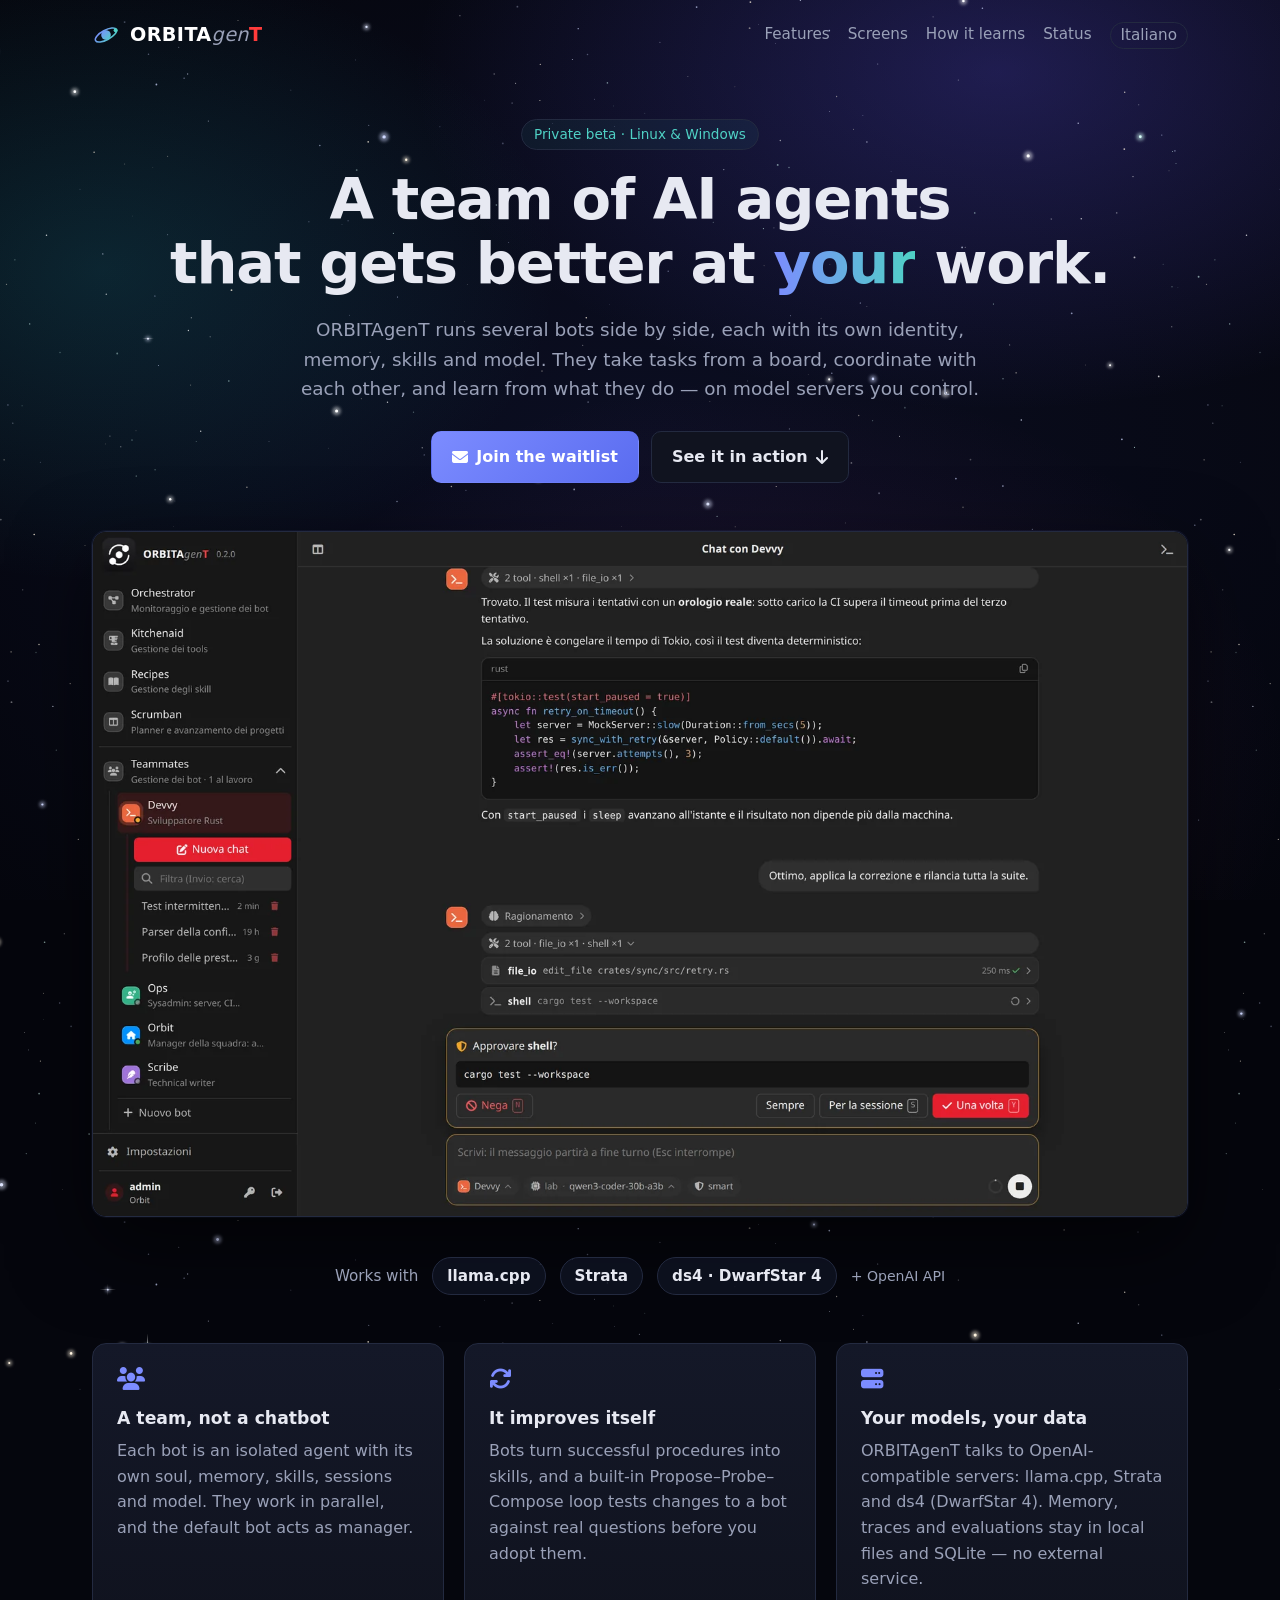
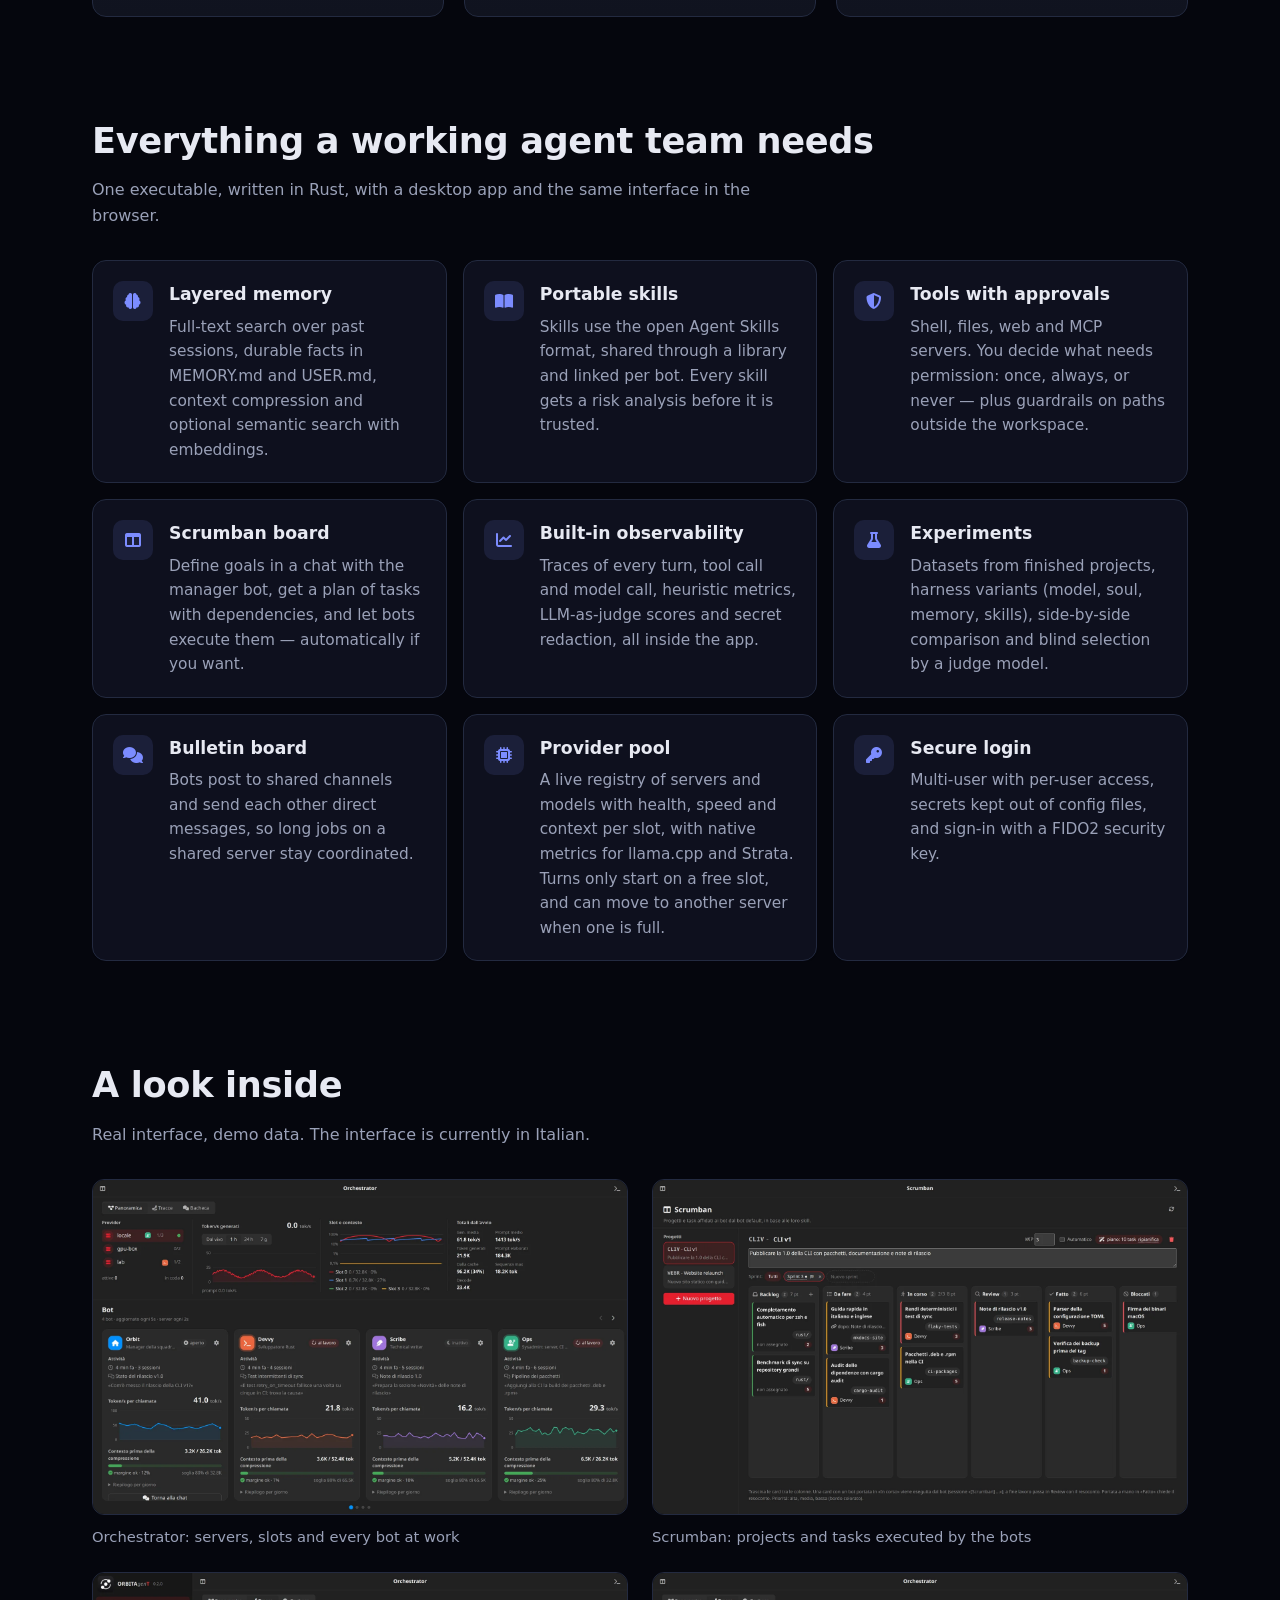
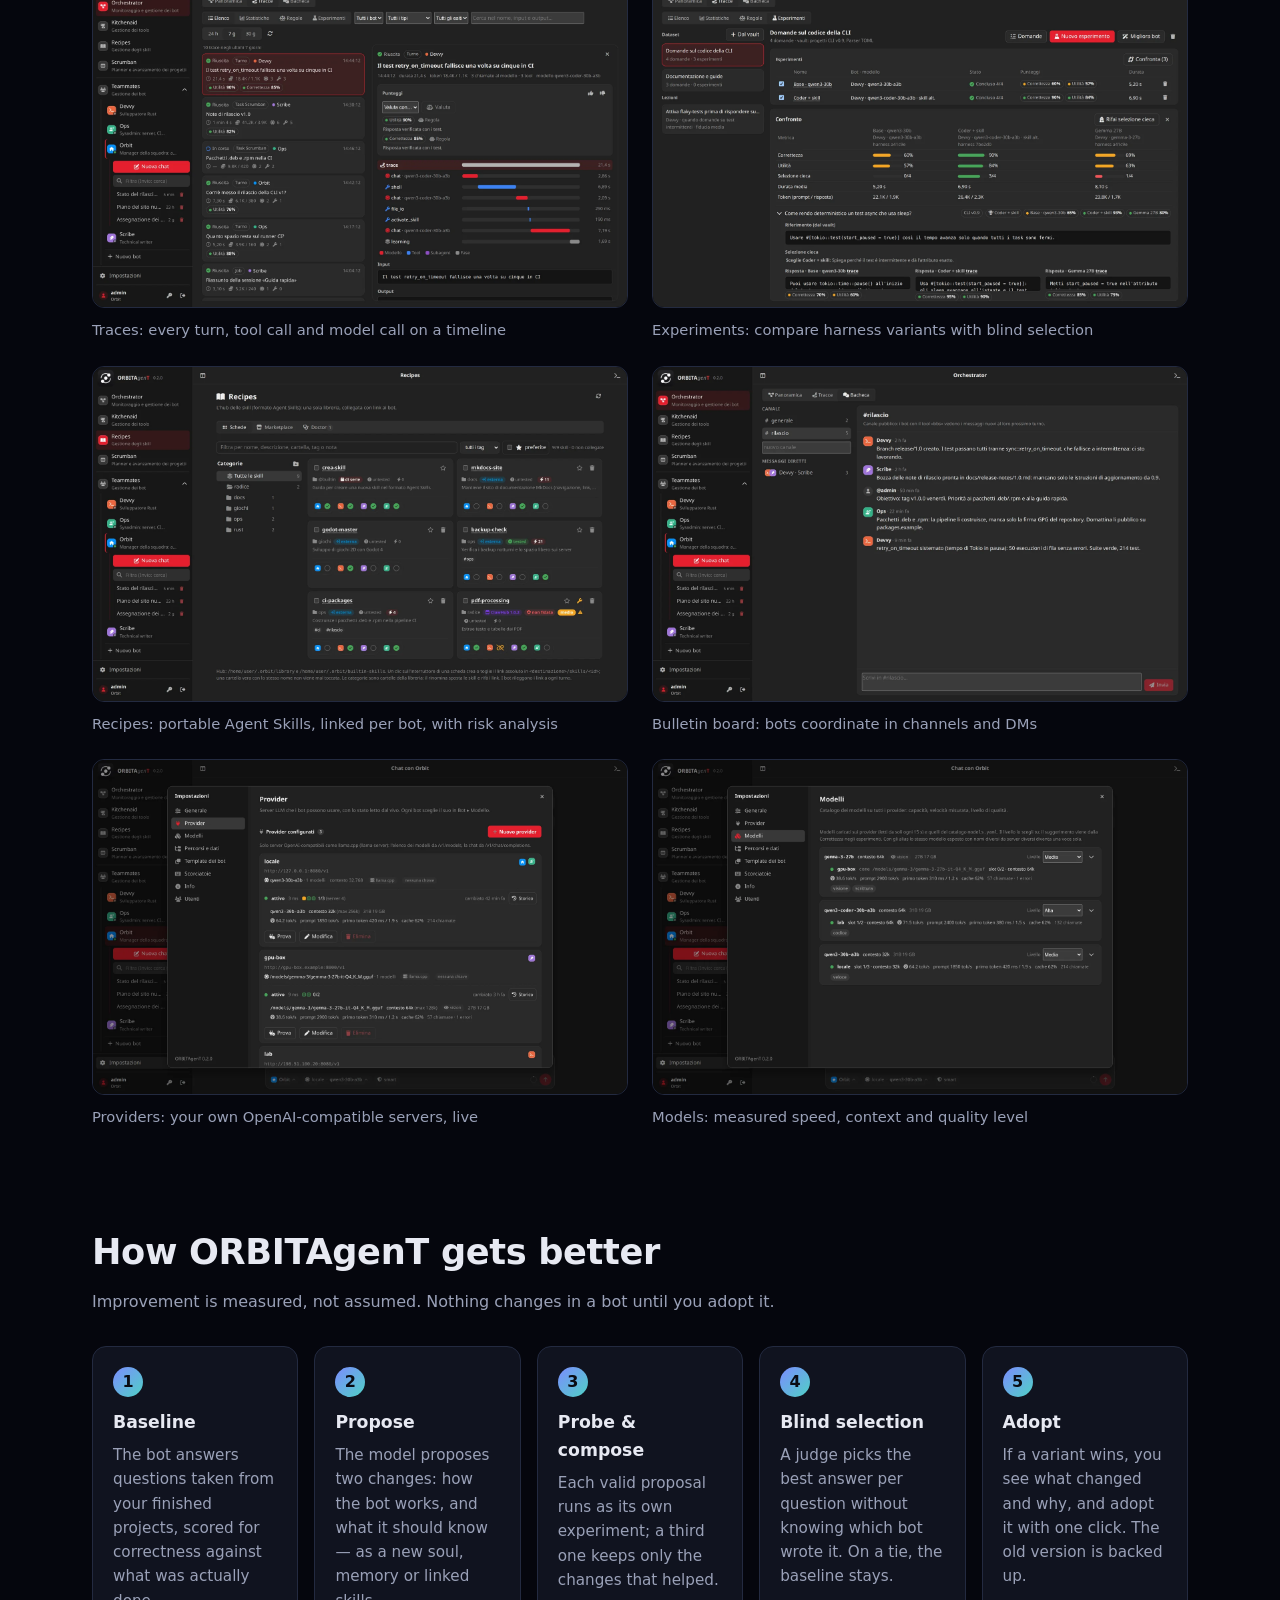
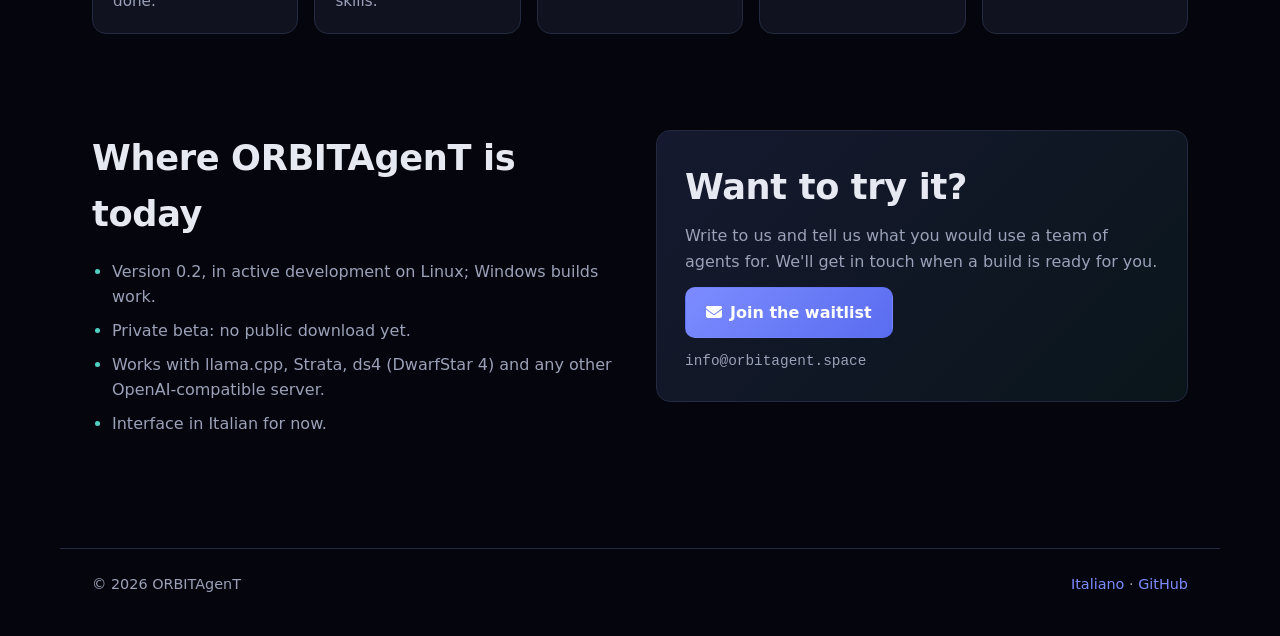
==== en/index.html @ aa3d83d8 "Italian is the default language: Italian at /, English at /en/, old /it/ redirects to / Co-Authored-" ====
<!doctype html>
<html lang="en">
<head>
<meta charset="utf-8">
<meta name="viewport" content="width=device-width, initial-scale=1">
<title>ORBITAgenT — a team of self-improving AI agents that runs on your models</title>
<meta name="description" content="ORBITAgenT is a desktop app that runs a team of AI bots on your own OpenAI-compatible model servers: separate memory, portable skills, a Scrumban board, built-in tracing and experiments that make the bots better over time.">
<link rel="canonical" href="https://orbitagent.space/en/">
<link rel="alternate" hreflang="it" href="https://orbitagent.space/">
<link rel="alternate" hreflang="en" href="https://orbitagent.space/en/">
<link rel="alternate" hreflang="x-default" href="https://orbitagent.space/">
<meta property="og:title" content="ORBITAgenT — a team of self-improving AI agents that runs on your models">
<meta property="og:description" content="ORBITAgenT is a desktop app that runs a team of AI bots on your own OpenAI-compatible model servers: separate memory, portable skills, a Scrumban board, built-in tracing and experiments that make the bots better over time.">
<meta property="og:url" content="https://orbitagent.space/en/">
<meta property="og:type" content="website">
<meta property="og:image" content="https://orbitagent.space/screens/chat-approval.webp">
<meta name="theme-color" content="#0a0c14">
<link rel="icon" href="../favicon.svg" type="image/svg+xml">
<link rel="stylesheet" href="https://cdnjs.cloudflare.com/ajax/libs/font-awesome/6.7.2/css/all.min.css">
<link rel="stylesheet" href="../style.css?v=7">
</head>
<body>
<div class="sky" aria-hidden="true"><i></i><i></i><i></i></div>
<header class="top wrap">
  <a class="brand" href="./"><img src="../favicon.svg" alt="" width="28" height="28"> <span class="logotype"><b>ORBITA</b><i>gen</i><b class="t">T</b></span></a>
  <nav><a href="#features">Features</a><a href="#screens">Screens</a><a href="#learn">How it learns</a><a href="#status">Status</a>
  <a class="lang" href="../" hreflang="it">Italiano</a></nav>
</header>

<main>
<section class="hero wrap">
  <p class="eyebrow">Private beta · Linux &amp; Windows</p>
  <h1>A team of AI agents<br>that gets better at <em>your</em> work.</h1>
  <p class="lead">ORBITAgenT runs several bots side by side, each with its own identity, memory, skills and model. They take tasks from a board, coordinate with each other, and learn from what they do — on model servers you control.</p>
  <p class="ctas"><a class="btn primary" href="mailto:info@orbitagent.space?subject=ORBITAgenT%20waitlist&amp;body=Hi,%20I'd%20like%20to%20try%20ORBITAgenT.%0D%0A%0D%0AWhat%20I'd%20use%20it%20for:%20"><i class="fa-solid fa-envelope" aria-hidden="true"></i> Join the waitlist</a>
  <a class="btn" href="#screens">See it in action <i class="fa-solid fa-arrow-down" aria-hidden="true"></i></a></p>
  <figure class="hero-shot"><a href="../screens/chat-approval-full.webp"><img src="../screens/chat-approval.webp" alt="Chat with a bot: tool calls, code and an approval request" width="1600" height="1000" fetchpriority="high"></a></figure>
</section>

<section class="wrap engines"><span>Works with</span><a href="https://github.com/ggml-org/llama.cpp">llama.cpp</a><a href="https://github.com/Niko1221/Strata">Strata</a><a href="https://github.com/antirez/ds4">ds4 · DwarfStar 4</a><span class="more">+ OpenAI API</span></section>

<section class="wrap pillars"><article class="pillar"><i class="fa-solid fa-users" aria-hidden="true"></i><h3>A team, not a chatbot</h3><p>Each bot is an isolated agent with its own soul, memory, skills, sessions and model. They work in parallel, and the default bot acts as manager.</p></article><article class="pillar"><i class="fa-solid fa-arrows-rotate" aria-hidden="true"></i><h3>It improves itself</h3><p>Bots turn successful procedures into skills, and a built-in Propose–Probe–Compose loop tests changes to a bot against real questions before you adopt them.</p></article><article class="pillar"><i class="fa-solid fa-server" aria-hidden="true"></i><h3>Your models, your data</h3><p>ORBITAgenT talks to OpenAI-compatible servers: llama.cpp, Strata and ds4 (DwarfStar 4). Memory, traces and evaluations stay in local files and SQLite — no external service.</p></article></section>

<section id="features" class="wrap">
  <h2>Everything a working agent team needs</h2><p class="sub">One executable, written in Rust, with a desktop app and the same interface in the browser.</p>
  <div class="feats"><article class="feat"><i class="fa-solid fa-brain" aria-hidden="true"></i><div><h3>Layered memory</h3><p>Full-text search over past sessions, durable facts in MEMORY.md and USER.md, context compression and optional semantic search with embeddings.</p></div></article><article class="feat"><i class="fa-solid fa-book-open" aria-hidden="true"></i><div><h3>Portable skills</h3><p>Skills use the open Agent Skills format, shared through a library and linked per bot. Every skill gets a risk analysis before it is trusted.</p></div></article><article class="feat"><i class="fa-solid fa-shield-halved" aria-hidden="true"></i><div><h3>Tools with approvals</h3><p>Shell, files, web and MCP servers. You decide what needs permission: once, always, or never — plus guardrails on paths outside the workspace.</p></div></article><article class="feat"><i class="fa-solid fa-table-columns" aria-hidden="true"></i><div><h3>Scrumban board</h3><p>Define goals in a chat with the manager bot, get a plan of tasks with dependencies, and let bots execute them — automatically if you want.</p></div></article><article class="feat"><i class="fa-solid fa-chart-line" aria-hidden="true"></i><div><h3>Built-in observability</h3><p>Traces of every turn, tool call and model call, heuristic metrics, LLM-as-judge scores and secret redaction, all inside the app.</p></div></article><article class="feat"><i class="fa-solid fa-flask" aria-hidden="true"></i><div><h3>Experiments</h3><p>Datasets from finished projects, harness variants (model, soul, memory, skills), side-by-side comparison and blind selection by a judge model.</p></div></article><article class="feat"><i class="fa-solid fa-comments" aria-hidden="true"></i><div><h3>Bulletin board</h3><p>Bots post to shared channels and send each other direct messages, so long jobs on a shared server stay coordinated.</p></div></article><article class="feat"><i class="fa-solid fa-microchip" aria-hidden="true"></i><div><h3>Provider pool</h3><p>A live registry of servers and models with health, speed and context per slot, with native metrics for llama.cpp and Strata. Turns only start on a free slot, and can move to another server when one is full.</p></div></article><article class="feat"><i class="fa-solid fa-key" aria-hidden="true"></i><div><h3>Secure login</h3><p>Multi-user with per-user access, secrets kept out of config files, and sign-in with a FIDO2 security key.</p></div></article></div>
</section>

<section id="screens" class="wrap">
  <h2>A look inside</h2><p class="sub">Real interface, demo data. The interface is currently in Italian.</p>
  <div class="gallery"><figure class="shot"><a href="../screens/teammates-full.webp"><img src="../screens/teammates.webp" alt="Orchestrator: servers, slots and every bot at work" loading="lazy" width="1600" height="1000"></a><figcaption>Orchestrator: servers, slots and every bot at work</figcaption></figure><figure class="shot"><a href="../screens/scrumban-full.webp"><img src="../screens/scrumban.webp" alt="Scrumban: projects and tasks executed by the bots" loading="lazy" width="1600" height="1000"></a><figcaption>Scrumban: projects and tasks executed by the bots</figcaption></figure><figure class="shot"><a href="../screens/traces-full.webp"><img src="../screens/traces.webp" alt="Traces: every turn, tool call and model call on a timeline" loading="lazy" width="1600" height="1000"></a><figcaption>Traces: every turn, tool call and model call on a timeline</figcaption></figure><figure class="shot"><a href="../screens/experiments-full.webp"><img src="../screens/experiments.webp" alt="Experiments: compare harness variants with blind selection" loading="lazy" width="1600" height="1000"></a><figcaption>Experiments: compare harness variants with blind selection</figcaption></figure><figure class="shot"><a href="../screens/recipes-full.webp"><img src="../screens/recipes.webp" alt="Recipes: portable Agent Skills, linked per bot, with risk analysis" loading="lazy" width="1600" height="1000"></a><figcaption>Recipes: portable Agent Skills, linked per bot, with risk analysis</figcaption></figure><figure class="shot"><a href="../screens/bbs-full.webp"><img src="../screens/bbs.webp" alt="Bulletin board: bots coordinate in channels and DMs" loading="lazy" width="1600" height="1000"></a><figcaption>Bulletin board: bots coordinate in channels and DMs</figcaption></figure><figure class="shot"><a href="../screens/providers-full.webp"><img src="../screens/providers.webp" alt="Providers: your own OpenAI-compatible servers, live" loading="lazy" width="1600" height="1000"></a><figcaption>Providers: your own OpenAI-compatible servers, live</figcaption></figure><figure class="shot"><a href="../screens/models-full.webp"><img src="../screens/models.webp" alt="Models: measured speed, context and quality level" loading="lazy" width="1600" height="1000"></a><figcaption>Models: measured speed, context and quality level</figcaption></figure></div>
</section>
<section id="learn" class="wrap">
  <h2>How ORBITAgenT gets better</h2><p class="sub">Improvement is measured, not assumed. Nothing changes in a bot until you adopt it.</p>
  <ol class="steps"><li><span class="n">1</span><h3>Baseline</h3><p>The bot answers questions taken from your finished projects, scored for correctness against what was actually done.</p></li><li><span class="n">2</span><h3>Propose</h3><p>The model proposes two changes: how the bot works, and what it should know — as a new soul, memory or linked skills.</p></li><li><span class="n">3</span><h3>Probe &amp; compose</h3><p>Each valid proposal runs as its own experiment; a third one keeps only the changes that helped.</p></li><li><span class="n">4</span><h3>Blind selection</h3><p>A judge picks the best answer per question without knowing which bot wrote it. On a tie, the baseline stays.</p></li><li><span class="n">5</span><h3>Adopt</h3><p>If a variant wins, you see what changed and why, and adopt it with one click. The old version is backed up.</p></li></ol>
</section>

<section id="status" class="wrap two">
  <div><h2>Where ORBITAgenT is today</h2><ul class="status"><li>Version 0.2, in active development on Linux; Windows builds work.</li><li>Private beta: no public download yet.</li><li>Works with llama.cpp, Strata, ds4 (DwarfStar 4) and any other OpenAI-compatible server.</li><li>Interface in Italian for now.</li></ul></div>
  <div class="wait"><h2>Want to try it?</h2><p>Write to us and tell us what you would use a team of agents for. We&#x27;ll get in touch when a build is ready for you.</p>
  <p><a class="btn primary" href="mailto:info@orbitagent.space?subject=ORBITAgenT%20waitlist&amp;body=Hi,%20I'd%20like%20to%20try%20ORBITAgenT.%0D%0A%0D%0AWhat%20I'd%20use%20it%20for:%20"><i class="fa-solid fa-envelope" aria-hidden="true"></i> Join the waitlist</a></p>
  <p class="mail">info@orbitagent.space</p></div>
</section>
</main>

<footer class="wrap foot"><span>© 2026 ORBITAgenT</span><span><a href="../">Italiano</a> · <a href="https://github.com/orbitagent-dev">GitHub</a></span></footer>
</body>
</html>
---- style.css ----
:root {
  --bg: #0a0c14;
  --bg2: #10131f;
  --card: #141828;
  --line: #232a40;
  --text: #e7e9f2;
  --muted: #9aa1b8;
  --accent: #7c8cff;
  --accent2: #4fd1c5;
  --radius: 14px;
  color-scheme: dark;
}
* { box-sizing: border-box; }
html { scroll-behavior: smooth; }
body {
  margin: 0;
  background: #05060d;
  color: var(--text);
  font: 16px/1.6 system-ui, -apple-system, "Segoe UI", Roboto, "Helvetica Neue", Arial, sans-serif;
  -webkit-font-smoothing: antialiased;
  overflow-x: hidden;
  position: relative;
}
/* deep space: static nebulae (body::before) + a slowly rotating star sky (.sky) */
body::before { content: ""; position: fixed; inset: 0; z-index: -2; pointer-events: none;
  background:
    radial-gradient(900px 520px at 78% 8%, rgba(88, 76, 220, .30), transparent 65%),
    radial-gradient(700px 480px at 8% 30%, rgba(30, 150, 160, .20), transparent 65%),
    radial-gradient(800px 600px at 60% 85%, rgba(170, 60, 160, .14), transparent 65%),
    radial-gradient(1400px 900px at 50% 50%, #0b0e22 0%, #05060d 70%);
}
/* 150vmax square centred on the viewport: covers it at any angle (diagonal <= 1.42 vmax).
   Only transform and opacity are animated, so the GPU does all the work. */
.sky {
  position: fixed; z-index: -1; pointer-events: none;
  left: 50%; top: 50%; width: 150vmax; height: 150vmax; margin: -75vmax 0 0 -75vmax;
  background: url("stars-1.svg") 0 0 / 1200px 1200px repeat;
  animation: orbit 360s linear infinite;
  will-change: transform;
}
.sky i { position: absolute; inset: 0; background: 300px 200px / 1800px 1800px repeat; animation: twinkle ease-in-out infinite alternate; will-change: opacity; }
.sky i:nth-child(1) { background-image: url("stars-2a.svg"); animation-duration: 3.1s; }
.sky i:nth-child(2) { background-image: url("stars-2b.svg"); animation-duration: 4.7s; animation-delay: -2.3s; }
.sky i:nth-child(3) { background-image: url("stars-2c.svg"); animation-duration: 6.3s; animation-delay: -4.1s; }
@keyframes orbit { to { transform: rotate(360deg); } }
@keyframes twinkle { from { opacity: .2; } to { opacity: 1; } }
@media (prefers-reduced-motion: reduce) { .sky, .sky i { animation: none; } .sky i { opacity: .85; } }
a { color: var(--accent); text-decoration: none; }
a:hover { text-decoration: underline; }
img { max-width: 100%; height: auto; display: block; }
.wrap { width: 100%; max-width: 1160px; margin-left: auto; margin-right: auto; padding: 0 16px; }
@media (min-width: 720px) { .wrap { padding: 0 32px; } }

/* header */
.top { display: flex; align-items: center; justify-content: space-between; gap: 16px; padding-top: 20px; padding-bottom: 20px; flex-wrap: wrap; }
.brand { display: flex; align-items: center; gap: 10px; font-weight: 700; font-size: 1.2rem; color: var(--text); letter-spacing: .01em; }
.brand:hover { text-decoration: none; }
/* Logotipo ORBITAgenT: ORBITA bianco bold, gen grigio corsivo, T rossa bold */
.logotype { letter-spacing: .02em; white-space: nowrap; }
.logotype b { font-weight: 700; color: #fff; }
.logotype i { font-style: italic; font-weight: 400; color: #9aa1b8; }
.logotype b.t { color: #ff3b3b; }
.top nav { display: flex; gap: 18px; flex-wrap: wrap; font-size: .95rem; }
.top nav a { color: var(--muted); }
.top nav a:hover { color: var(--text); text-decoration: none; }
.top nav .lang { border: 1px solid var(--line); border-radius: 999px; padding: 0 10px; }
@media (max-width: 640px) { .top nav a:not(.lang) { display: none; } }

/* hero */
.hero { text-align: center; padding-top: 48px; margin-top: 0; }
.eyebrow { display: inline-block; margin: 0 0 18px; padding: 4px 12px; border: 1px solid var(--line); border-radius: 999px; color: var(--accent2); font-size: .85rem; background: rgba(79, 209, 197, .06); }
h1 { font-size: clamp(2.1rem, 5.5vw, 3.6rem); line-height: 1.1; margin: 0 0 20px; letter-spacing: -.02em; }
h1 em { font-style: normal; background: linear-gradient(90deg, var(--accent), var(--accent2)); -webkit-background-clip: text; background-clip: text; color: transparent; }
.lead { max-width: 720px; margin: 0 auto 28px; color: var(--muted); font-size: 1.15rem; }
.ctas { display: flex; gap: 12px; justify-content: center; flex-wrap: wrap; margin: 0 0 48px; }
.btn { display: inline-flex; align-items: center; gap: 8px; padding: 12px 20px; border-radius: 10px; border: 1px solid var(--line); color: var(--text); font-weight: 600; background: var(--bg2); }
.btn:hover { text-decoration: none; border-color: var(--accent); }
.btn.primary { background: linear-gradient(135deg, var(--accent), #5a6cf0); border-color: transparent; color: #fff; }
.btn.primary:hover { filter: brightness(1.08); }
.hero-shot { margin: 0; border-radius: var(--radius); overflow: hidden; border: 1px solid var(--line); box-shadow: 0 30px 80px rgba(0, 0, 0, .55), 0 0 0 1px rgba(124, 140, 255, .08); }

/* sections */
section { margin-top: 96px; }
h2 { font-size: clamp(1.6rem, 3.5vw, 2.2rem); margin: 0 0 8px; letter-spacing: -.01em; }
.sub { color: var(--muted); margin: 0 0 32px; max-width: 720px; }
h3 { margin: 0 0 6px; font-size: 1.08rem; }
p { margin: 0 0 12px; }

.engines { display: flex; flex-wrap: wrap; align-items: center; justify-content: center; gap: 10px 14px; margin-top: 40px; color: var(--muted); font-size: .95rem; }
.engines a { padding: 6px 14px; border: 1px solid var(--line); border-radius: 999px; background: rgba(16, 19, 34, .8); color: var(--text); font-weight: 600; }
.engines a:hover { border-color: var(--accent); text-decoration: none; }
.engines .more { font-size: .88rem; }
.engines + .pillars { margin-top: 48px; }
.pillars { display: grid; grid-template-columns: repeat(auto-fit, minmax(260px, 1fr)); gap: 20px; }
.pillar { background: linear-gradient(180deg, var(--card), var(--bg2)); border: 1px solid var(--line); border-radius: var(--radius); padding: 24px; }
.pillar i { font-size: 1.4rem; color: var(--accent); margin-bottom: 14px; }
.pillar p { color: var(--muted); margin: 0; }

.feats { display: grid; grid-template-columns: repeat(auto-fit, minmax(300px, 1fr)); gap: 16px; }
.feat { display: flex; gap: 16px; padding: 20px; border: 1px solid var(--line); border-radius: var(--radius); background: rgba(16, 19, 34, .88); backdrop-filter: blur(6px); }
.feat i { flex: none; width: 40px; height: 40px; display: grid; place-items: center; border-radius: 10px; background: rgba(124, 140, 255, .12); color: var(--accent); }
.feat p { color: var(--muted); margin: 0; font-size: .96rem; }

.gallery { display: grid; grid-template-columns: repeat(auto-fit, minmax(min(100%, 460px), 1fr)); gap: 24px; }
.shot { margin: 0; }
.shot a { display: block; border-radius: 12px; overflow: hidden; border: 1px solid var(--line); transition: border-color .15s, transform .15s; }
.shot a:hover { border-color: var(--accent); transform: translateY(-2px); }
.shot figcaption { color: var(--muted); font-size: .92rem; margin-top: 10px; }

.steps { list-style: none; padding: 0; margin: 0; display: grid; grid-template-columns: repeat(auto-fit, minmax(200px, 1fr)); gap: 16px; counter-reset: s; }
.steps li { position: relative; padding: 20px; border: 1px solid var(--line); border-radius: var(--radius); background: var(--bg2); }
.steps .n { display: inline-grid; place-items: center; width: 30px; height: 30px; border-radius: 50%; background: linear-gradient(135deg, var(--accent), var(--accent2)); color: #0a0c14; font-weight: 800; margin-bottom: 12px; }
.steps p { color: var(--muted); margin: 0; font-size: .95rem; }

.two { display: grid; grid-template-columns: repeat(auto-fit, minmax(300px, 1fr)); gap: 32px; align-items: start; }
.status { padding-left: 20px; color: var(--muted); }
.status li { margin-bottom: 8px; }
.status li::marker { color: var(--accent2); }
.wait { padding: 28px; border-radius: var(--radius); border: 1px solid var(--line); background: linear-gradient(135deg, rgba(124, 140, 255, .14), rgba(79, 209, 197, .08)); }
.wait p { color: var(--muted); }
.wait .mail { font-family: ui-monospace, SFMono-Regular, Menlo, monospace; font-size: .9rem; margin: 0; }

.foot { display: flex; justify-content: space-between; gap: 12px; flex-wrap: wrap; margin-top: 96px; padding-top: 24px; padding-bottom: 40px; border-top: 1px solid var(--line); color: var(--muted); font-size: .9rem; }
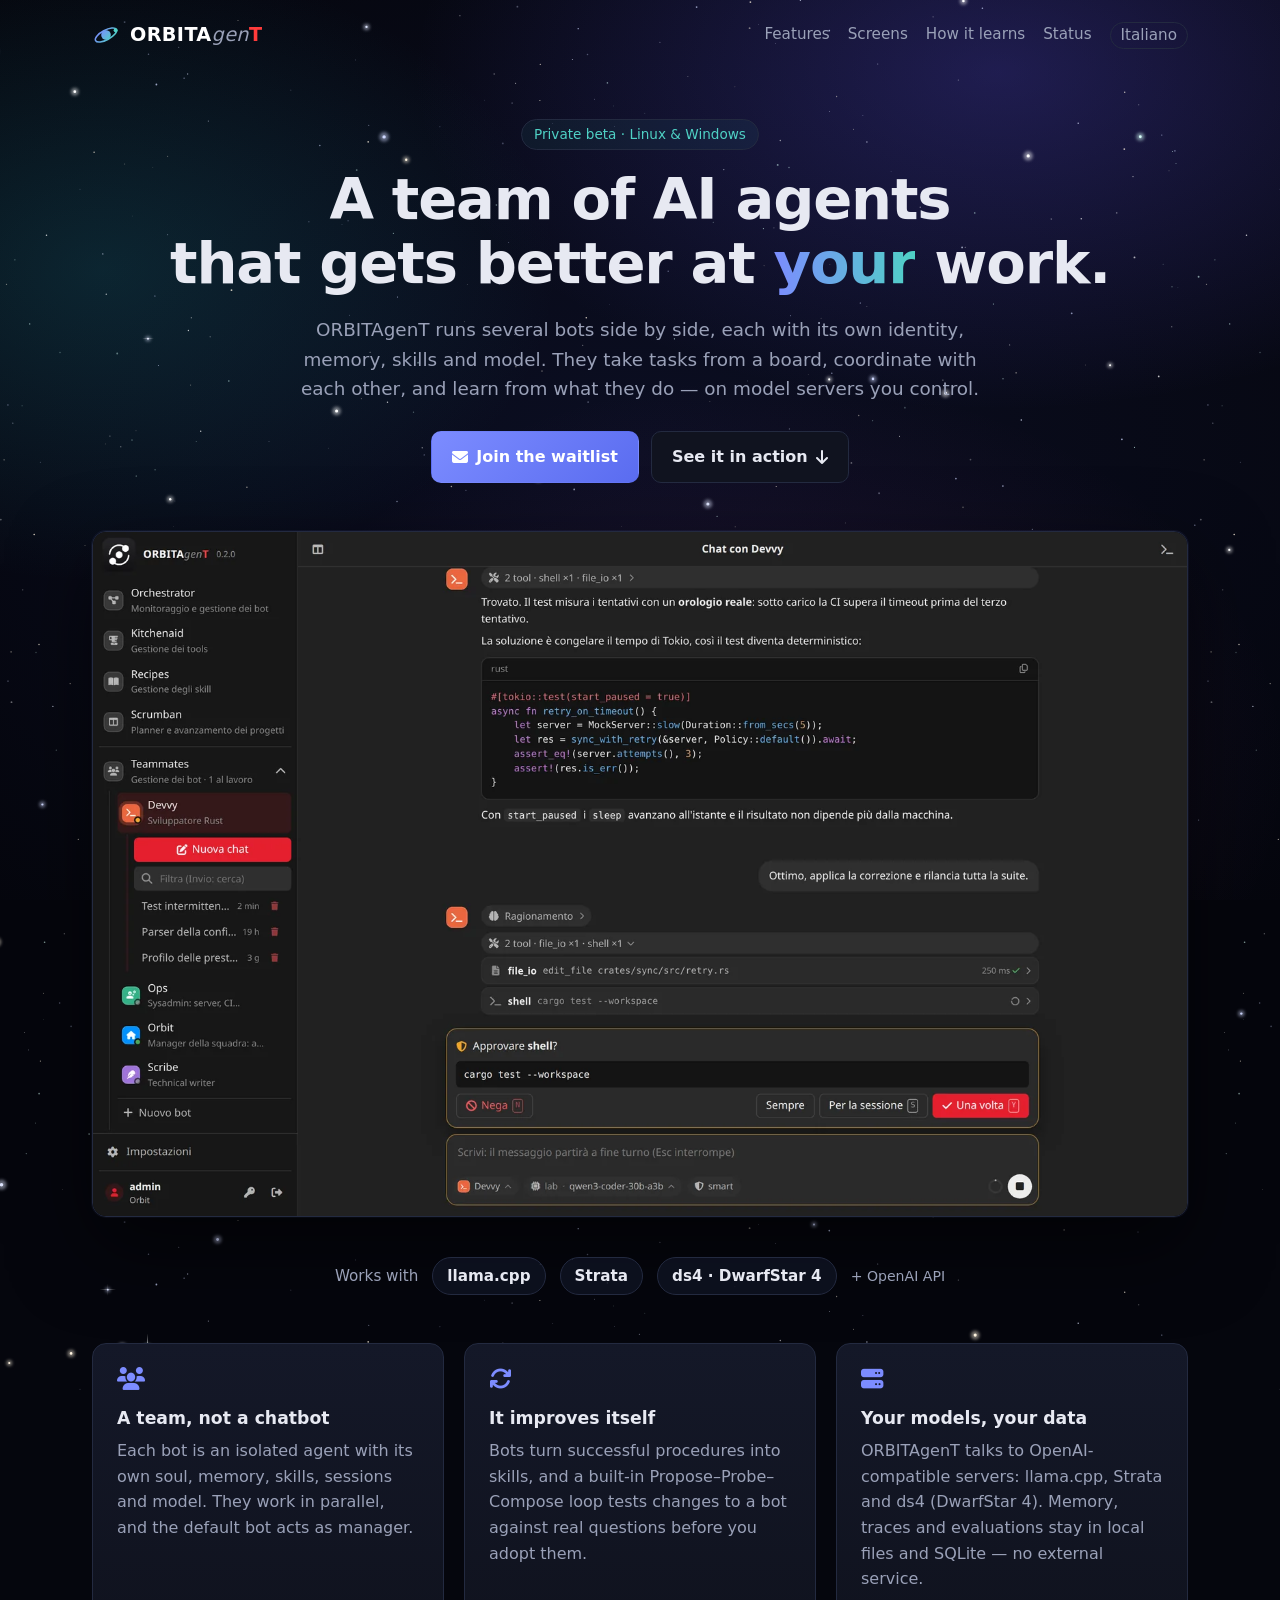
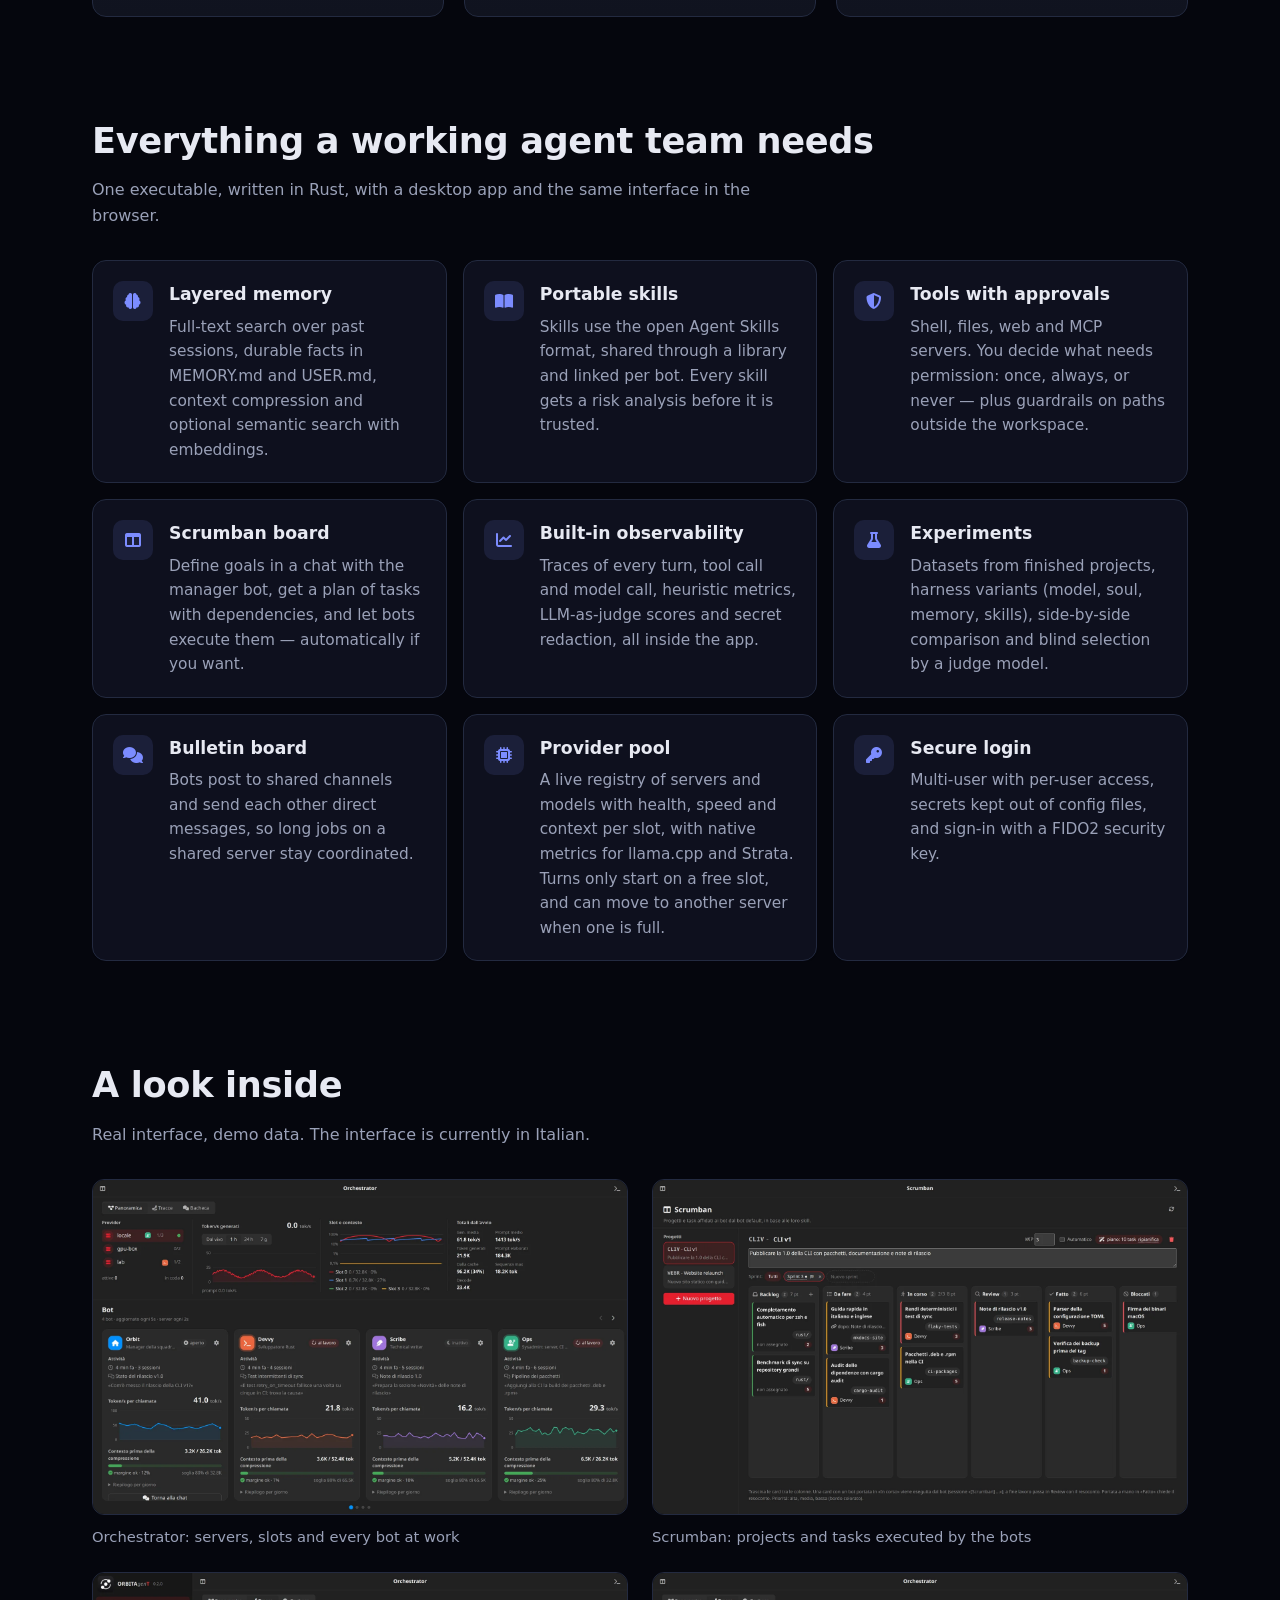
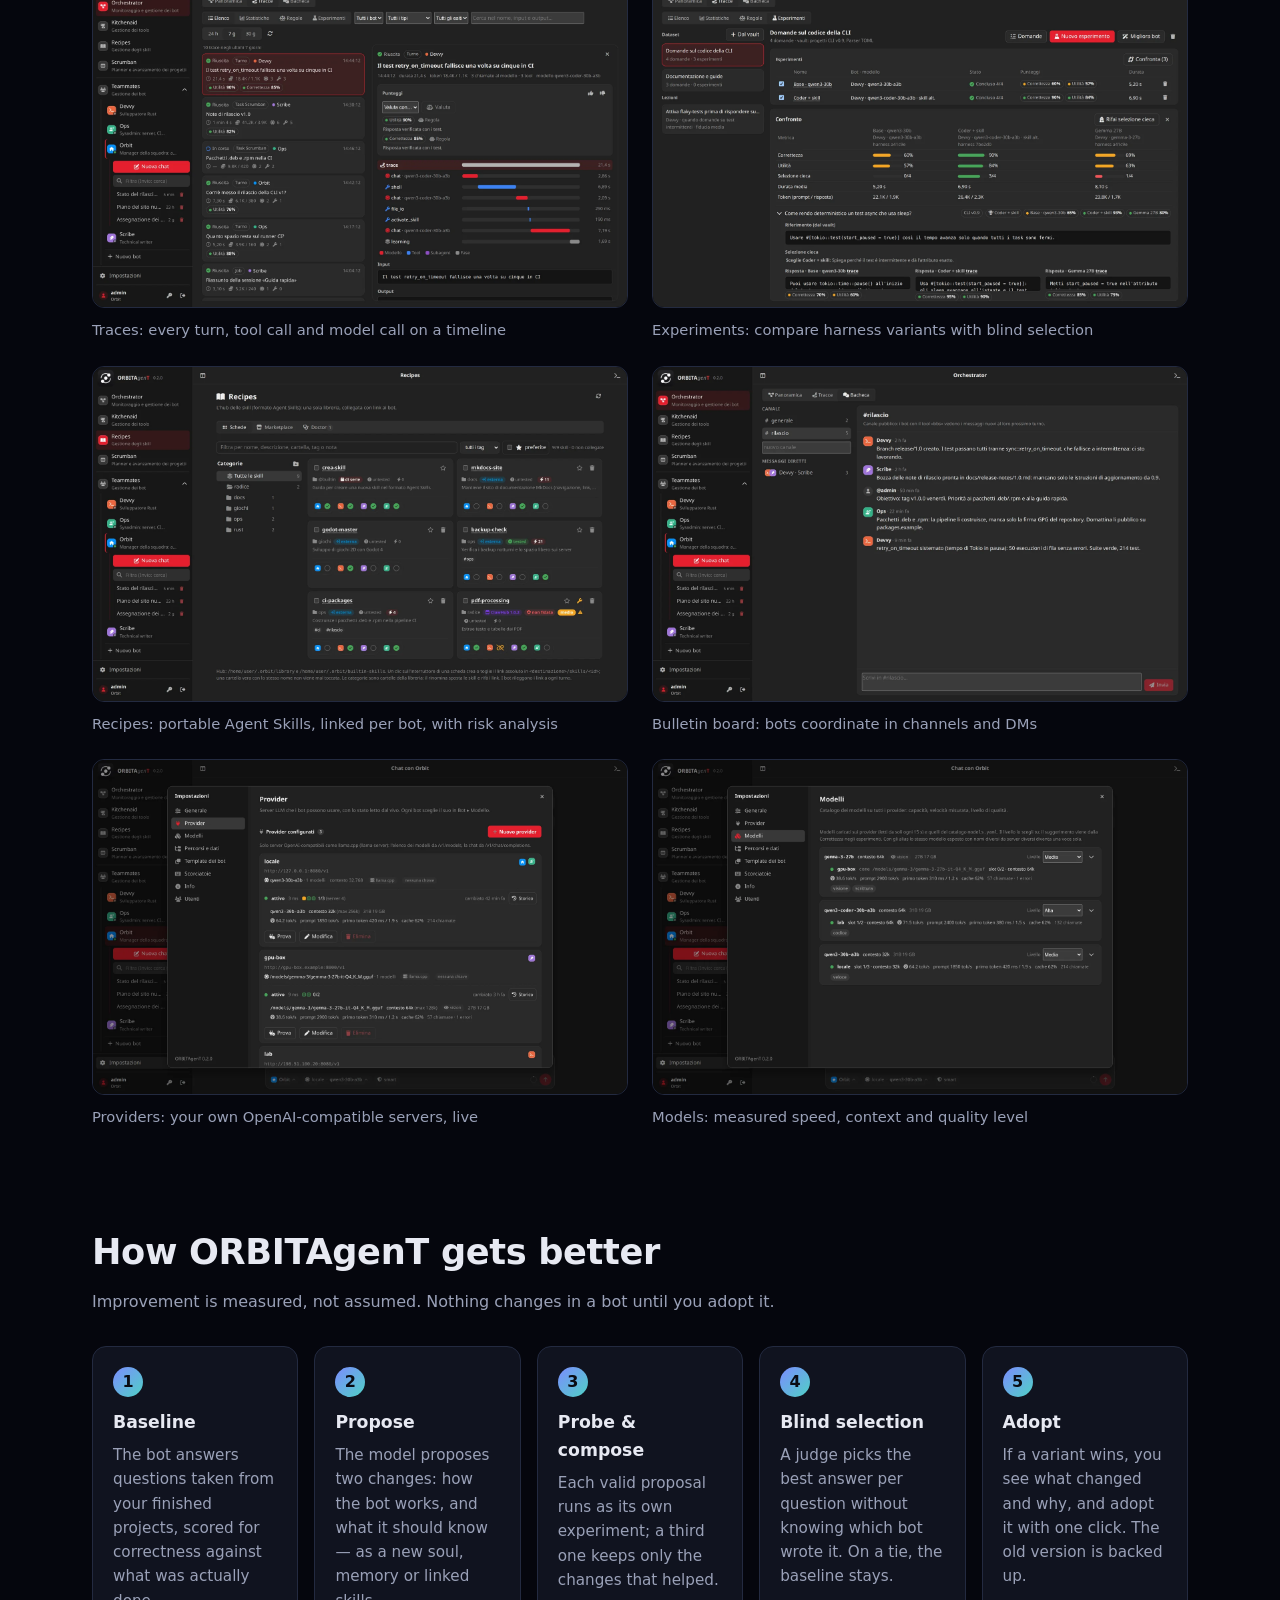
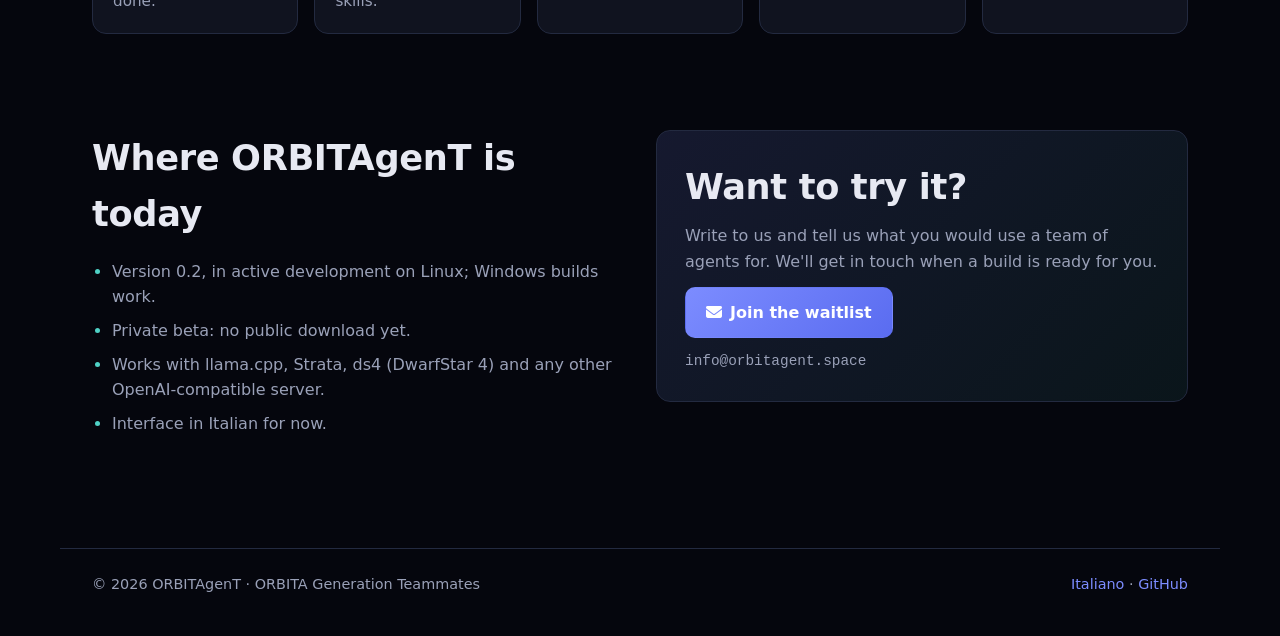
==== commit 27116d9a: "Name meaning in brand tooltip and footer: ORBITA Generazione/Generation Teammates Co-Authored-By: Cl" ====
--- a/en/index.html
+++ b/en/index.html
@@ -22,7 +22,7 @@
 <body>
 <div class="sky" aria-hidden="true"><i></i><i></i><i></i></div>
 <header class="top wrap">
-  <a class="brand" href="./"><img src="../favicon.svg" alt="" width="28" height="28"> <span class="logotype"><b>ORBITA</b><i>gen</i><b class="t">T</b></span></a>
+  <a class="brand" href="./" title="ORBITAgenT — ORBITA Generation Teammates"><img src="../favicon.svg" alt="" width="28" height="28"> <span class="logotype"><b>ORBITA</b><i>gen</i><b class="t">T</b></span></a>
   <nav><a href="#features">Features</a><a href="#screens">Screens</a><a href="#learn">How it learns</a><a href="#status">Status</a>
   <a class="lang" href="../" hreflang="it">Italiano</a></nav>
 </header>
@@ -63,6 +63,6 @@
 </section>
 </main>
 
-<footer class="wrap foot"><span>© 2026 ORBITAgenT</span><span><a href="../">Italiano</a> · <a href="https://github.com/orbitagent-dev">GitHub</a></span></footer>
+<footer class="wrap foot"><span>© 2026 ORBITAgenT · ORBITA Generation Teammates</span><span><a href="../">Italiano</a> · <a href="https://github.com/orbitagent-dev">GitHub</a></span></footer>
 </body>
 </html>
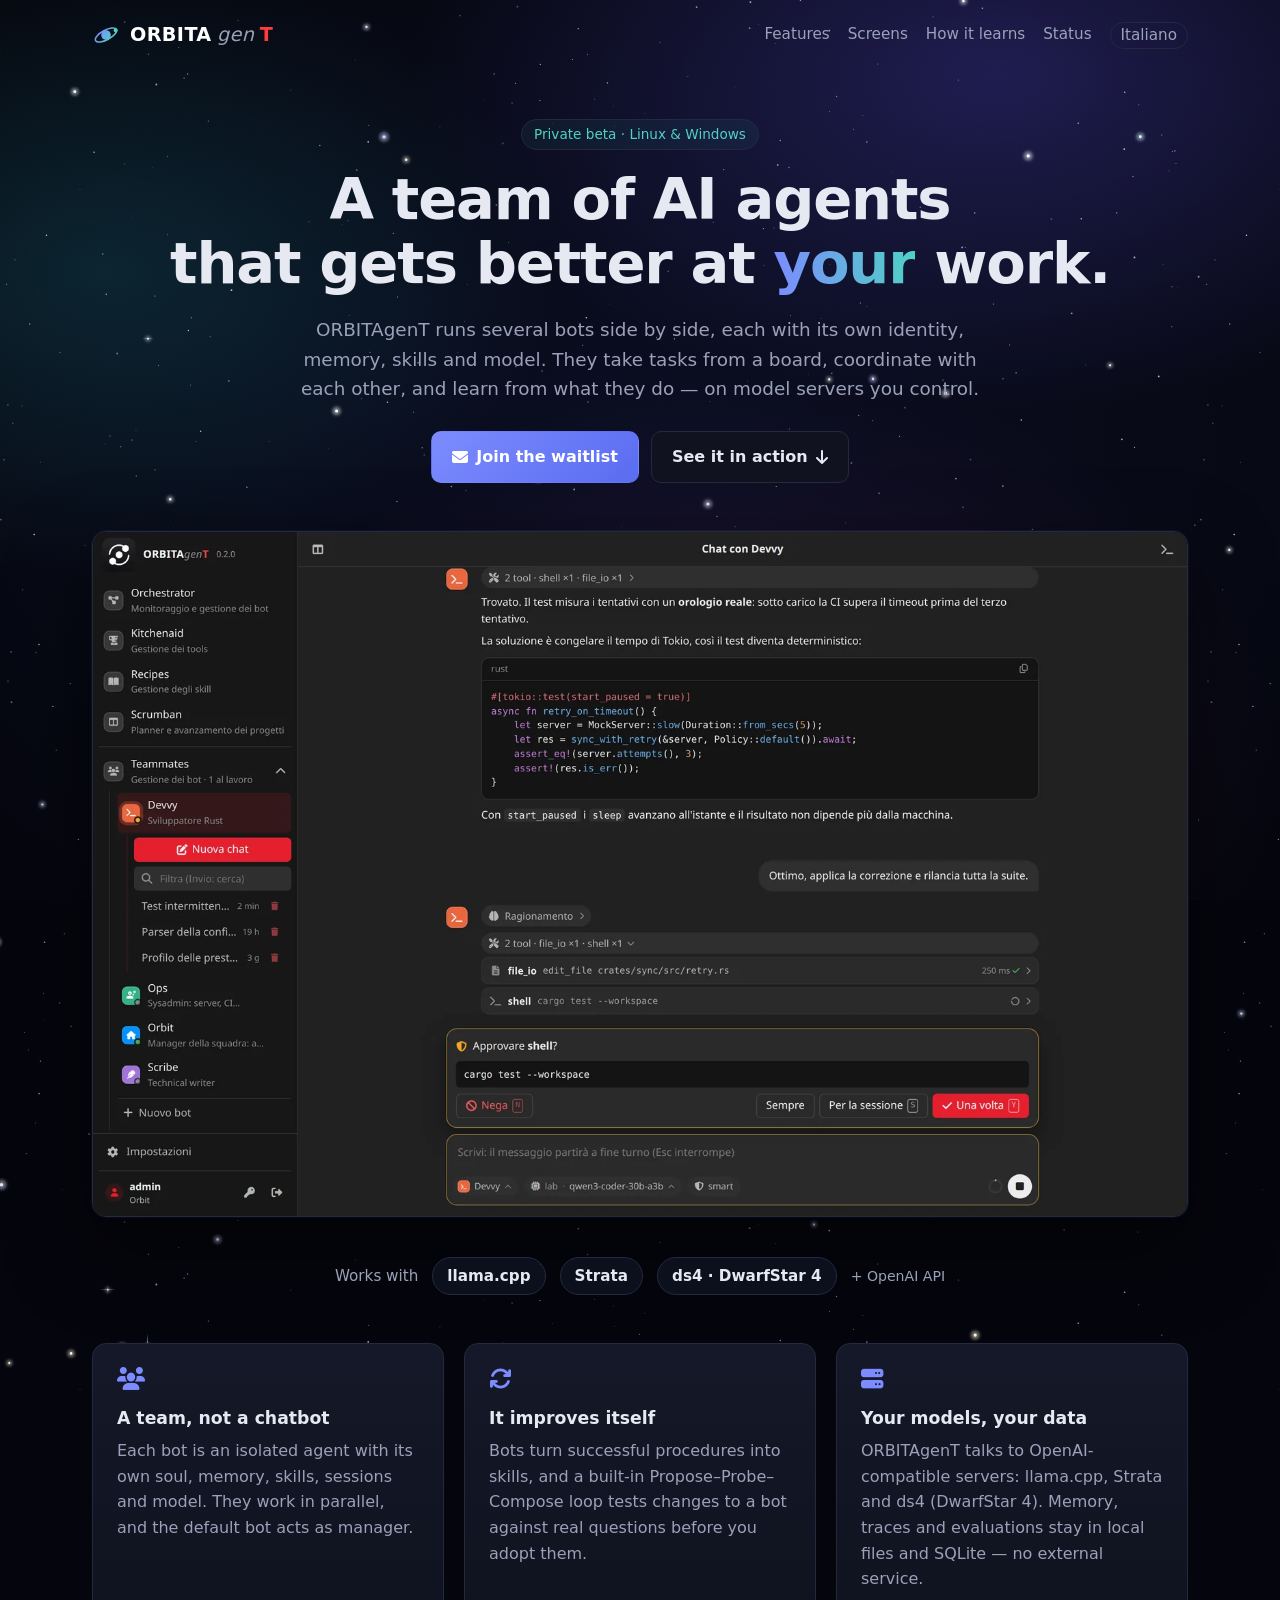
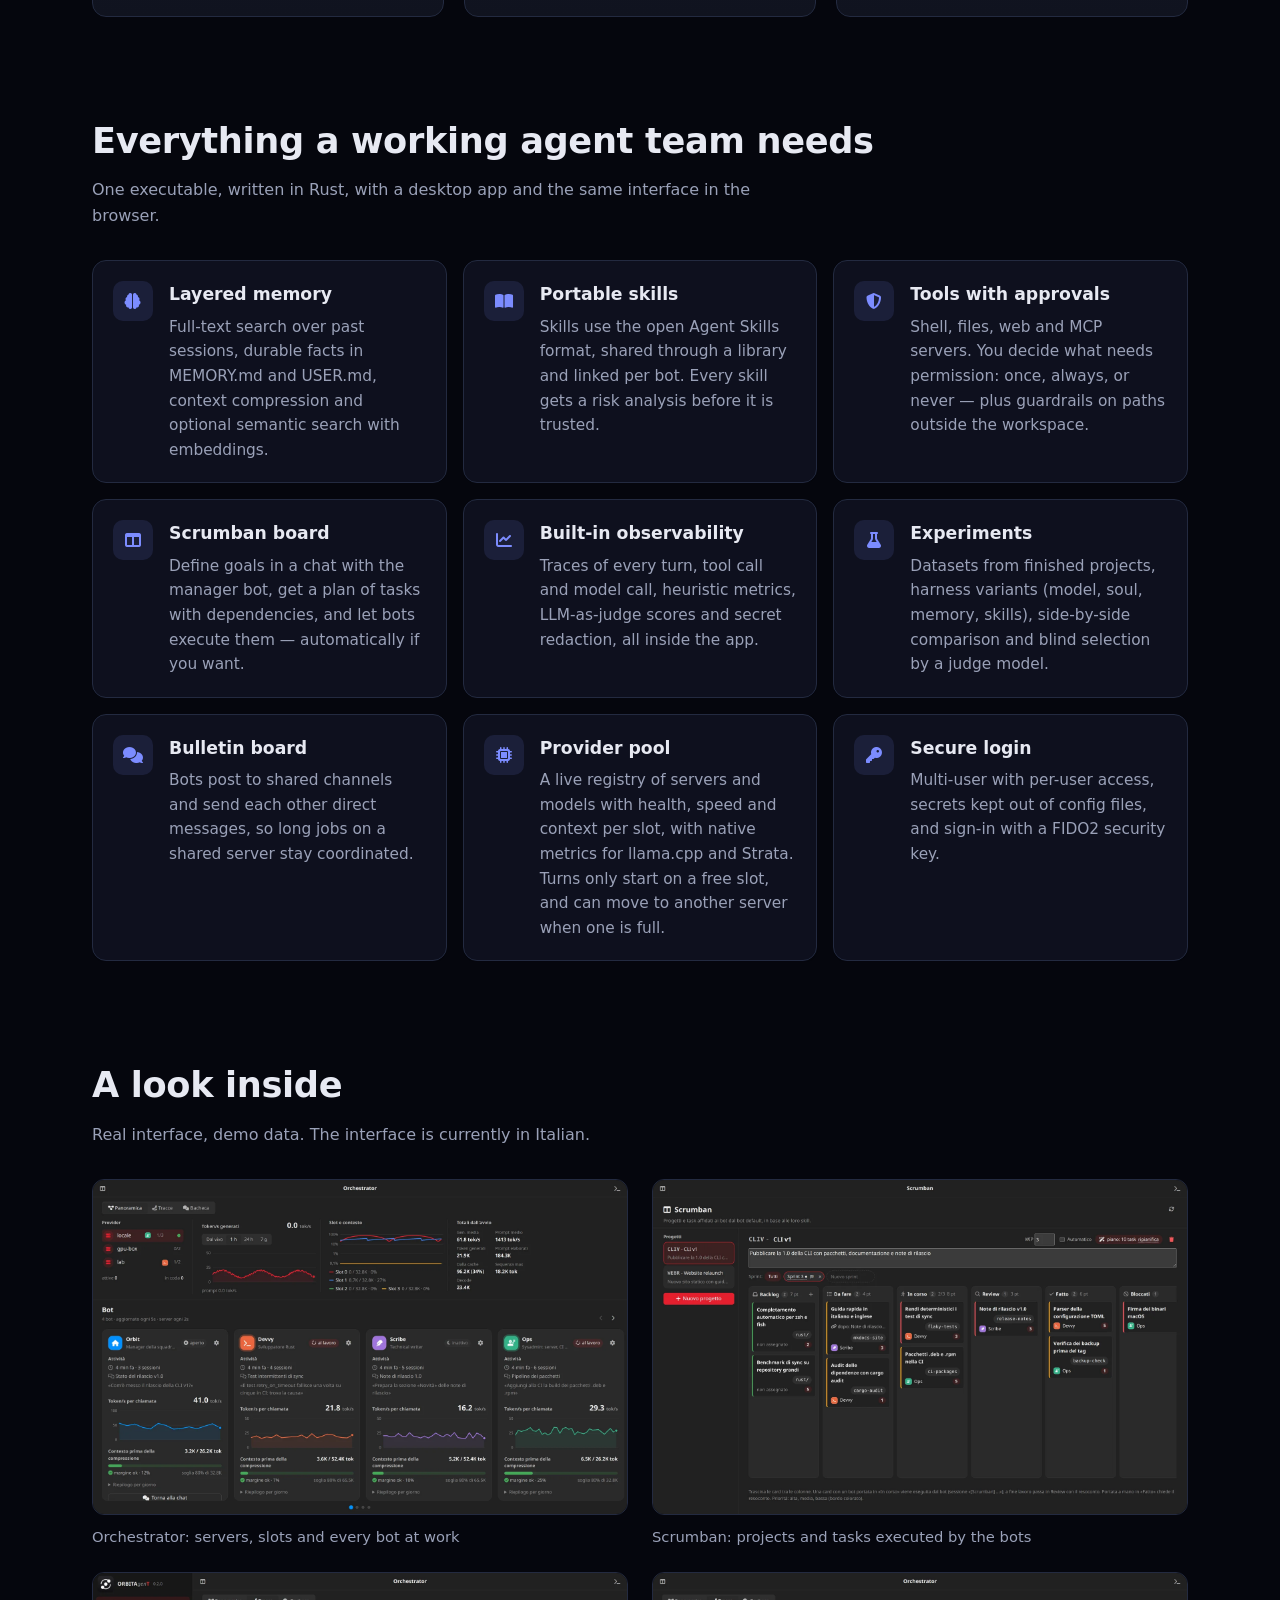
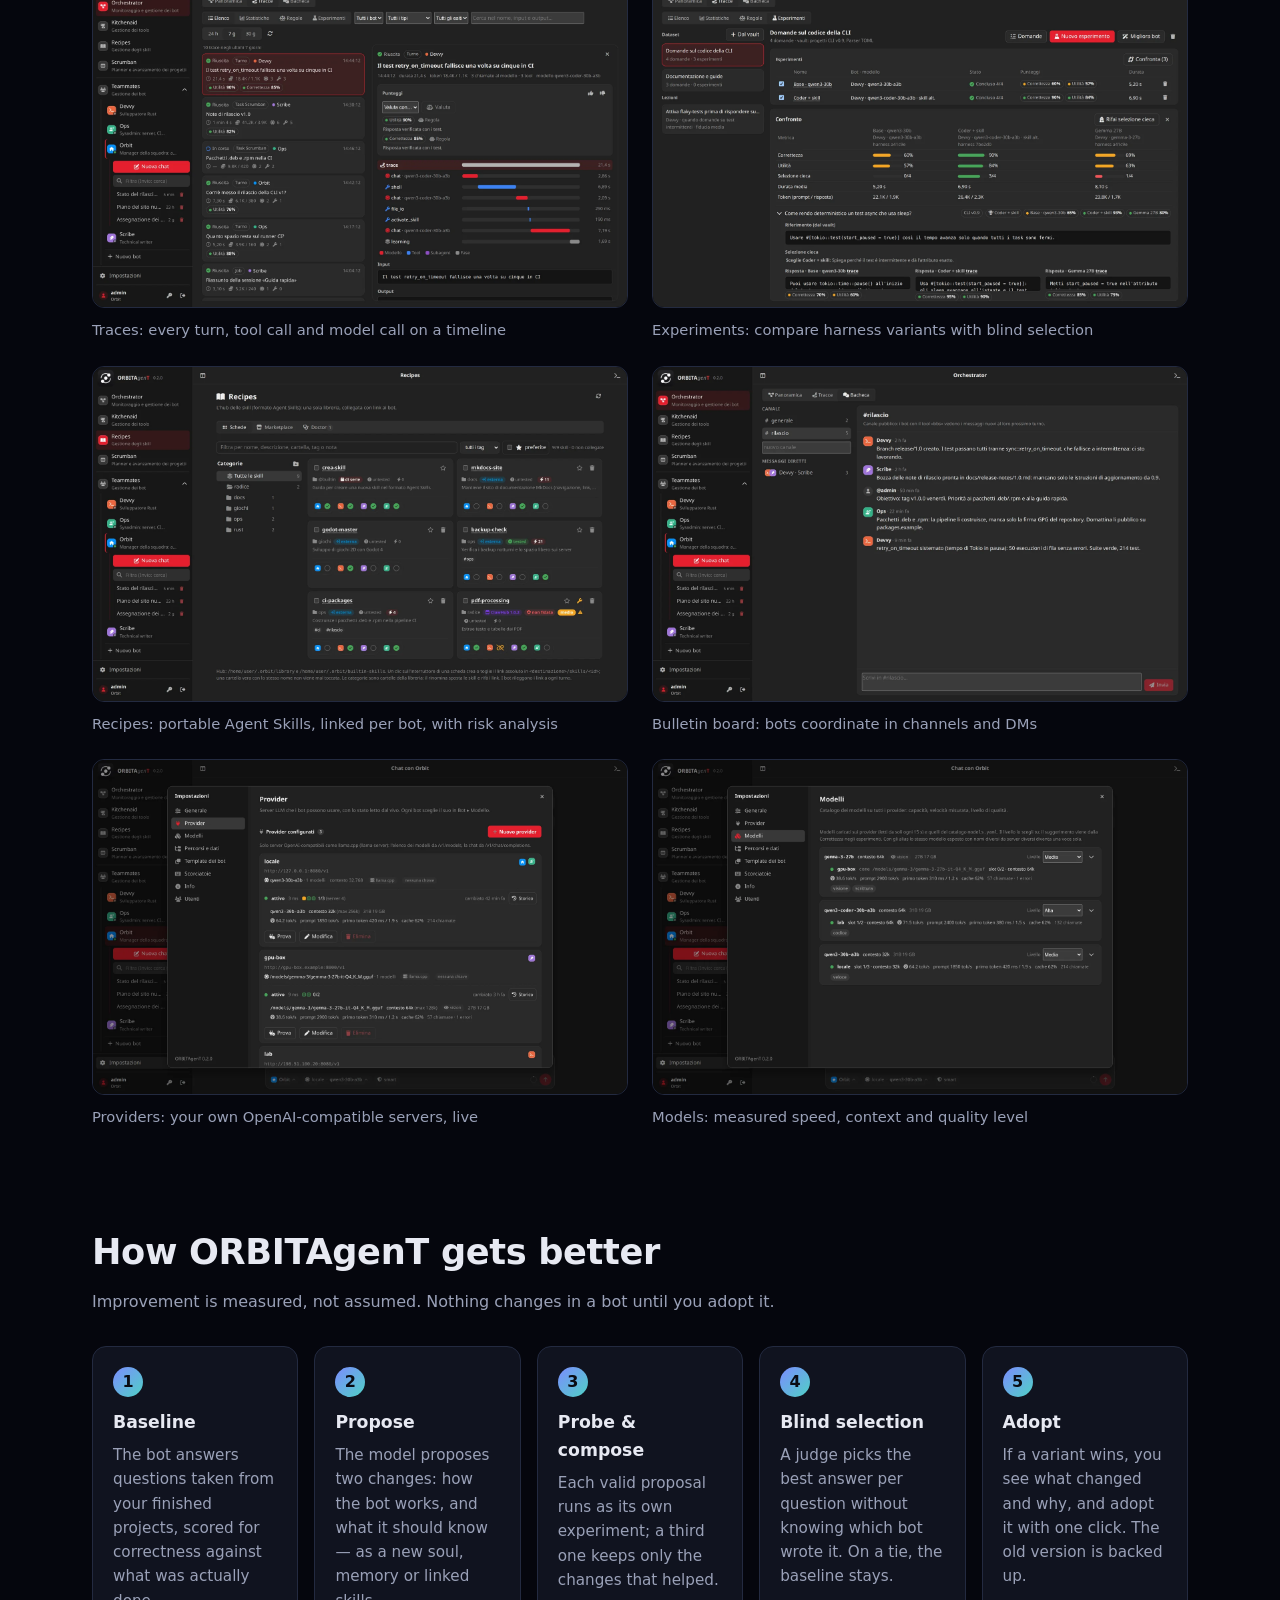
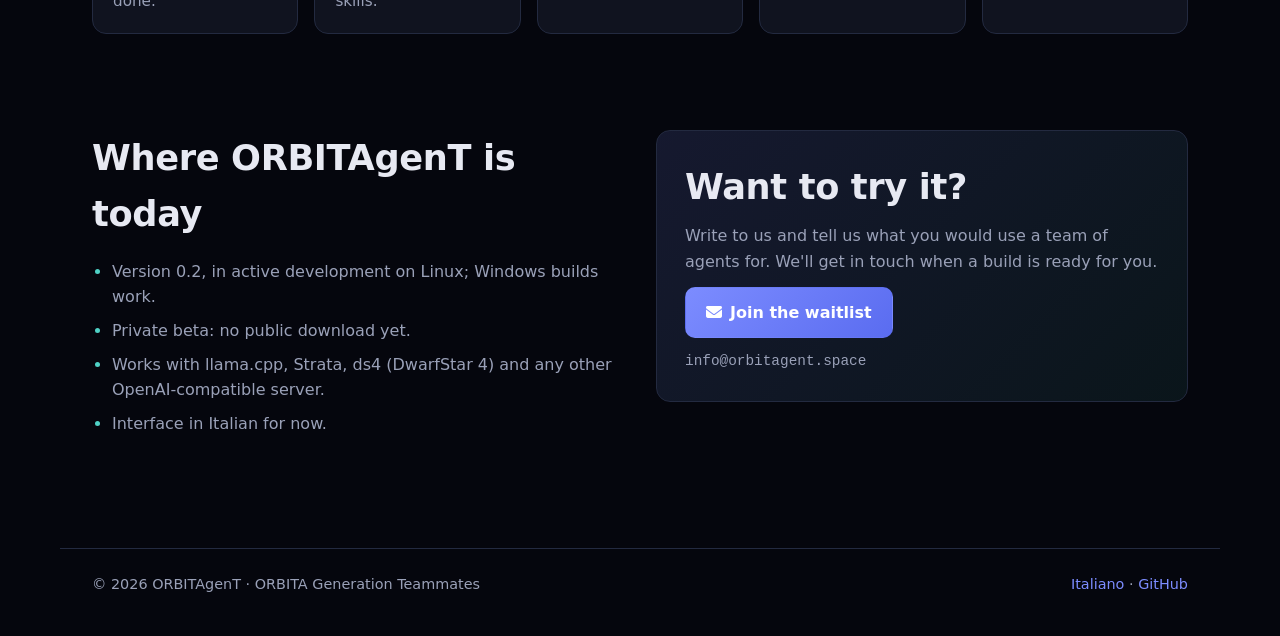
==== commit 3318f2ae: "Logotype: space after ORBITA and after gen (ORBITA gen T) Co-Authored-By: Claude Opus 5.5 <noreply@a" ====
--- a/en/index.html
+++ b/en/index.html
@@ -17,7 +17,7 @@
 <meta name="theme-color" content="#0a0c14">
 <link rel="icon" href="../favicon.svg" type="image/svg+xml">
 <link rel="stylesheet" href="https://cdnjs.cloudflare.com/ajax/libs/font-awesome/6.7.2/css/all.min.css">
-<link rel="stylesheet" href="../style.css?v=7">
+<link rel="stylesheet" href="../style.css?v=8">
 </head>
 <body>
 <div class="sky" aria-hidden="true"><i></i><i></i><i></i></div>
--- a/style.css
+++ b/style.css
@@ -59,6 +59,7 @@
 .logotype { letter-spacing: .02em; white-space: nowrap; }
 .logotype b { font-weight: 700; color: #fff; }
 .logotype i { font-style: italic; font-weight: 400; color: #9aa1b8; }
+.logotype i, .logotype b.t { margin-left: .28em; } /* ORBITA gen T: spazio dopo ORBITA e dopo gen */
 .logotype b.t { color: #ff3b3b; }
 .top nav { display: flex; gap: 18px; flex-wrap: wrap; font-size: .95rem; }
 .top nav a { color: var(--muted); }
